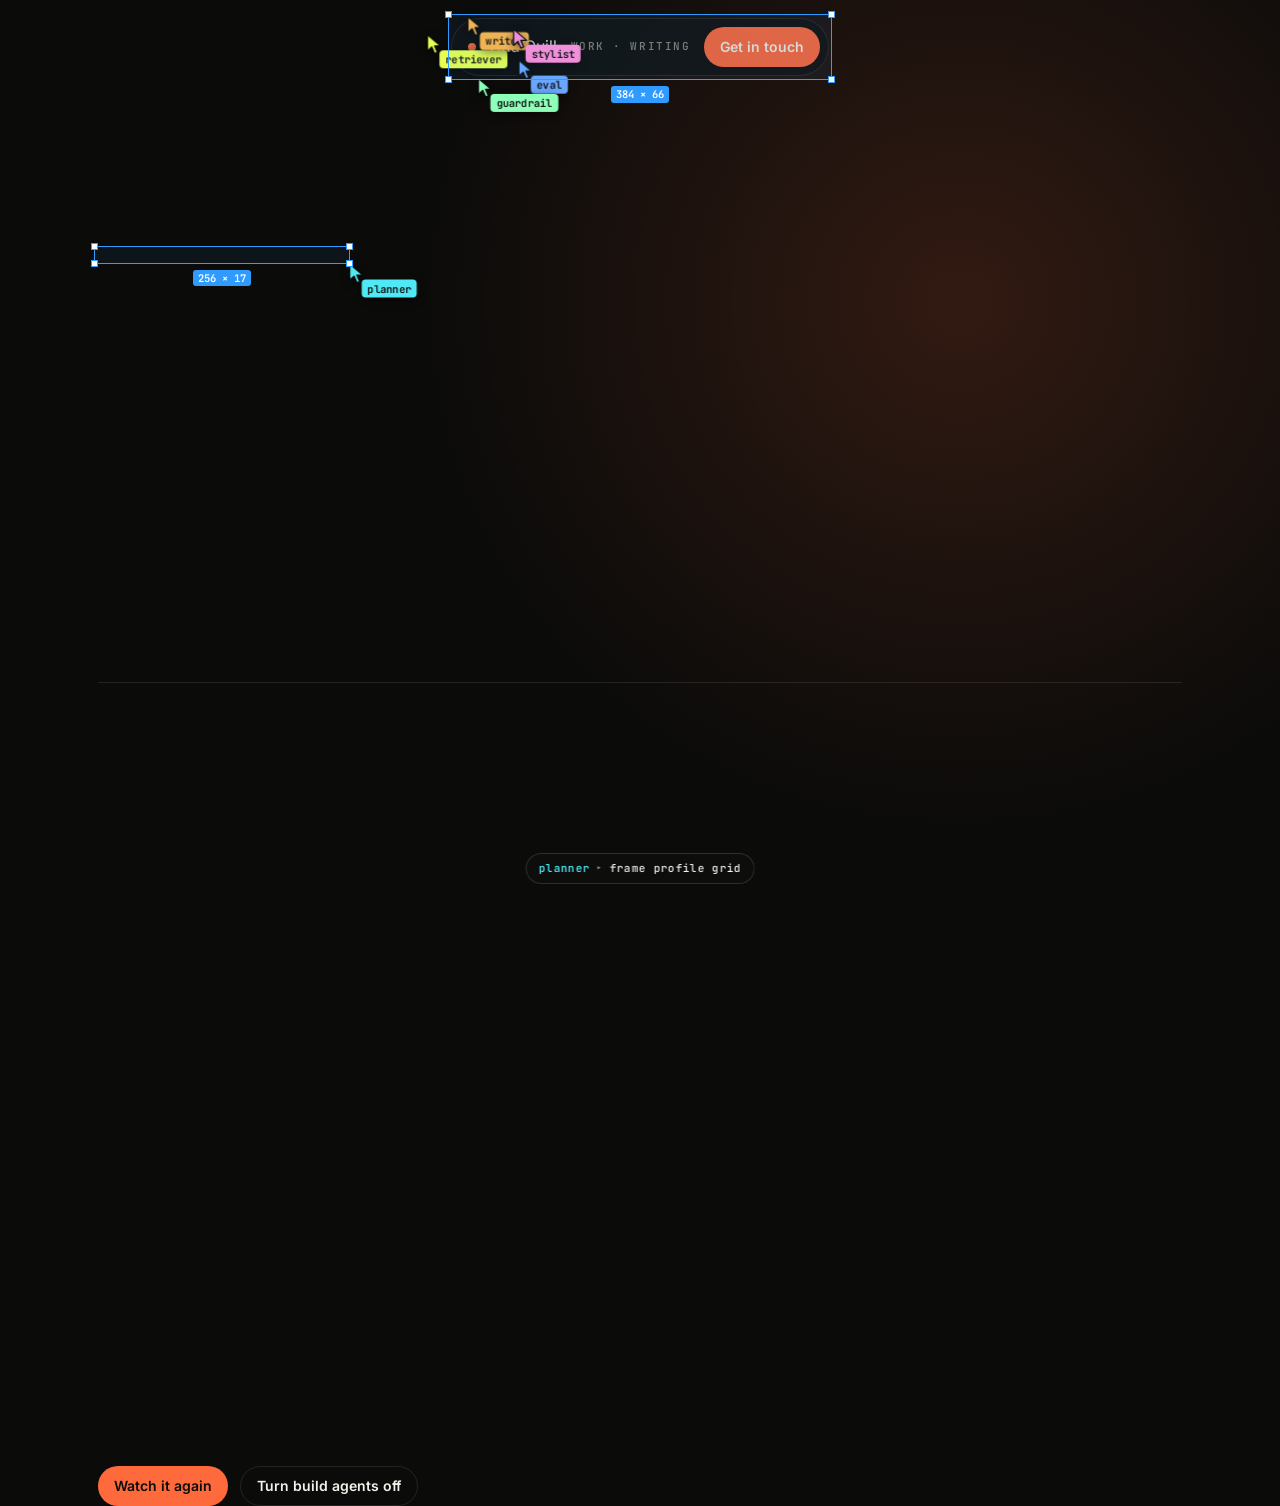
==== skills/swarm-build/examples/index.html @ d650f5b9 "swarm-build v1.0.0: a page that builds itself while you watch Zero-dependency engine (skills/swarm-b" ====
<!DOCTYPE html>
<html lang="en">
<head>
<meta charset="utf-8">
<meta name="viewport" content="width=device-width, initial-scale=1">
<title>swarm-build · a page that builds itself</title>
<meta name="description" content="Demo of swarm-build: labelled agent cursors build the page in front of you.">
<!-- 1 · The head snippet: decides before first paint whether this visit builds. -->
<script>
(function () {
  try {
    var d = document.documentElement;
    if (matchMedia('(prefers-reduced-motion: reduce)').matches) return;
    if (localStorage.getItem('swarm-build-off') === '1') return;
    d.classList.add('swarm-js');
    setTimeout(function () { if (!window.__swarmBuild) d.classList.remove('swarm-js'); }, 6000);
  } catch (e) {}
})();
</script>
<link rel="preconnect" href="https://fonts.googleapis.com">
<link rel="preconnect" href="https://fonts.gstatic.com" crossorigin>
<link href="https://fonts.googleapis.com/css2?family=Instrument+Serif:ital@0;1&family=JetBrains+Mono:wght@400;600&family=Inter:wght@400;500;600&display=swap" rel="stylesheet">
<link rel="stylesheet" href="../assets/swarm-build.css">
<style>
  :root { --bg: #0b0b0a; --ink: #f3f1ea; --ink-2: #c9c6bb; --muted: #8a8779; --line: rgba(243,241,234,.1); --accent: #ff6a3d; color-scheme: dark; }
  * { box-sizing: border-box; }
  body { margin: 0; background: radial-gradient(60% 50% at 75% 20%, rgba(255,106,61,.16), transparent 70%), var(--bg); color: var(--ink); font: 16px/1.6 Inter, system-ui, sans-serif; -webkit-font-smoothing: antialiased; }
  .wrap { max-width: 1180px; margin: 0 auto; padding: 0 clamp(18px, 4vw, 48px); }
  .mono { font: 500 11px/1.4 "JetBrains Mono", ui-monospace, monospace; letter-spacing: .14em; text-transform: uppercase; color: var(--muted); }
  nav { position: sticky; top: 0; z-index: 10; display: flex; justify-content: center; padding: 18px; }
  .pill { display: flex; align-items: center; gap: 14px; padding: 8px 8px 8px 16px; border: 1px solid var(--line); border-radius: 999px; background: rgba(16,16,14,.7); backdrop-filter: blur(16px); }
  .dot { width: 8px; height: 8px; border-radius: 50%; background: var(--accent); }
  .pill a { color: var(--ink); text-decoration: none; }
  .btn { display: inline-flex; align-items: center; gap: 8px; min-height: 40px; padding: 0 16px; border: 0; border-radius: 999px; background: var(--accent); color: #0b0b0a; font: 600 14px/1 Inter, sans-serif; text-decoration: none; cursor: pointer; transition: transform .16s ease-out; }
  .btn:active { transform: scale(.97); }
  .btn--ghost { background: transparent; color: var(--ink); border: 1px solid var(--line); }
  header.hero { min-height: calc(100svh - 76px); display: grid; align-content: end; gap: 24px; padding-bottom: 64px; }
  .meta { display: grid; grid-template-columns: repeat(3, minmax(0, 1fr)); border-block: 1px solid var(--line); }
  .meta div { padding: 14px 16px 14px 0; display: grid; gap: 4px; }
  .meta div + div { padding-left: 16px; border-left: 1px solid var(--line); }
  .meta b { font: 500 12px/1.4 "JetBrains Mono", monospace; letter-spacing: .08em; text-transform: uppercase; }
  h1 { margin: 0; font: 400 clamp(46px, 9vw, 150px)/.92 "Instrument Serif", serif; letter-spacing: -.02em; }
  h1 em, h2 em { font-style: italic; color: var(--accent); }
  .foot { display: grid; grid-template-columns: 7fr 5fr; gap: 32px; padding-top: 16px; border-top: 1px solid var(--line); }
  .foot p { margin: 0; color: var(--ink-2); max-width: 620px; }
  .stats { display: flex; gap: 40px; margin-top: 20px; }
  .stats strong { display: block; font: 400 clamp(48px, 6vw, 88px)/.9 "Instrument Serif", serif; }
  .credit { display: flex; align-items: center; gap: 10px; }
  .credit::before { content: ""; width: 6px; height: 6px; border-radius: 50%; background: #8dffb9; box-shadow: 0 0 10px #8dffb9; }
  section { padding: 18vh 0 6vh; }
  h2 { margin: 12px 0 28px; font: 400 clamp(38px, 6vw, 88px)/.95 "Instrument Serif", serif; letter-spacing: -.02em; }
  .cards { display: grid; grid-template-columns: repeat(3, minmax(0, 1fr)); gap: 16px; }
  .card { padding: 22px; border: 1px solid var(--line); border-radius: 14px; background: rgba(255,255,255,.02); }
  .card h3 { margin: 0 0 8px; font: 400 26px/1.1 "Instrument Serif", serif; }
  .card p { margin: 0; color: var(--ink-2); font-size: 15px; }
  footer { padding: 10vh 0 14vh; display: flex; gap: 12px; flex-wrap: wrap; }
  @media (max-width: 760px) { .meta { grid-template-columns: 1fr; } .meta div + div { padding-left: 0; border-left: 0; border-top: 1px solid var(--line); } .foot, .cards { grid-template-columns: 1fr; } .pill .mono { display: none; } }
</style>
</head>
<body>
<!-- 2 · Markup: data-swarm regions, data-swarm-step on what the crew builds. -->
<nav><div class="pill" data-swarm-step="frame" data-swarm-label="nav">
  <span class="dot" data-swarm-origin></span><a href="#top">Ada Quill</a><span class="mono">Work · Writing</span><a class="btn" href="#contact">Get in touch</a>
</div></nav>

<main id="top">
  <header class="hero wrap" data-swarm>
    <div class="meta" data-swarm-step="frame" data-swarm-label="profile grid">
      <div><span class="mono">// Based in</span><b data-swarm-step="fetch">Lisbon · 38.72°N</b></div>
      <div><span class="mono">// Status</span><b data-swarm-step="fetch">Shipping agents</b></div>
      <div><span class="mono">// Focus</span><b data-swarm-step="fetch">AI safety + design</b></div>
    </div>
    <h1 data-swarm-step="type" data-swarm-attack="without>with">Building <em>agents</em><br>people can trust,<br>without the drama.</h1>
    <div class="foot">
      <p data-swarm-step="frame stream" data-swarm-label="bio">I'm Ada, a fictional engineer who ships AI products and then tries to break them on purpose. Everything on this page was built by a crew of agents while you watched: boxes framed, words typed, numbers checked, and one attack blocked.</p>
      <div>
        <a class="btn" href="#contact" data-swarm-step="frame" data-swarm-label="cta">Get in touch →</a>
        <div class="stats">
          <div data-swarm-step="count" data-swarm-label="stats"><strong>12</strong><span class="mono">// Models red-teamed</span></div>
          <div data-swarm-step="count"><strong>4.8K</strong><span class="mono">// Readers</span></div>
        </div>
      </div>
    </div>
    <p class="credit mono" data-swarm-credit hidden>Built by {agents} agents while you watched · one tried to break it</p>
  </header>

  <section class="wrap" data-swarm>
    <span class="mono" data-swarm-step="fetch">001 / Work</span>
    <h2 data-swarm-step="type">Systems shipped,<br>stress <em>tested</em>.</h2>
    <div class="cards">
      <article class="card" data-swarm-step="frame"><h3>Eval harness</h3><p>Regression suite that replays 4,000 adversarial prompts on every model bump.</p></article>
      <article class="card" data-swarm-step="frame"><h3>Agent router</h3><p>Picks the cheapest model that still passes the task's checks.</p></article>
      <article class="card" data-swarm-step="frame"><h3>Guardrail kit</h3><p>Input and output filters with a red-team corpus to prove they work.</p></article>
    </div>
  </section>

  <section class="wrap" data-swarm>
    <span class="mono" data-swarm-step="fetch">002 / Writing</span>
    <h2 data-swarm-step="type">Notes from the <em>red team</em>.</h2>
    <p data-swarm-step="stream" style="max-width:680px;color:var(--ink-2)">Short essays on breaking models responsibly: what failed, why it failed, and the boring fix that held up in production.</p>
  </section>

  <footer class="wrap" id="contact">
    <button class="btn" type="button" id="replay">Watch it again</button>
    <button class="btn btn--ghost" type="button" id="toggle"></button>
  </footer>
</main>

<!-- 3 · Start it. -->
<script type="module">
  import { swarmBuild } from '../assets/swarm-build.js';
  const swarm = swarmBuild({ once: 'always' }).start();
  const toggle = document.getElementById('toggle');
  const paint = () => { toggle.textContent = swarm.enabled() ? 'Turn build agents off' : 'Turn build agents on'; };
  paint();
  toggle.addEventListener('click', () => { swarm.setEnabled(!swarm.enabled()); paint(); });
  document.getElementById('replay').addEventListener('click', () => swarm.replay());
</script>
</body>
</html>
---- skills/swarm-build/assets/swarm-build.css ----
/* swarm-build.css · v1.0.0 · MIT · pairs with swarm-build.js */

/* Theme hooks: override on :root (or any ancestor) to match your site. */
:root {
  --sb-select: #2f9bff;                 /* selection boxes, W × H badges, text highlight */
  --sb-ok: #8dffb9;                     /* guardrail outline and rolled-back text */
  --sb-glass: rgba(16, 16, 14, .74);    /* trace pill background */
  --sb-glass-ink: #f3f1ea;              /* trace pill text */
  --sb-glass-line: rgba(255, 255, 255, .14);
  --sb-mono: ui-monospace, "JetBrains Mono", SFMono-Regular, Menlo, Consolas, monospace;
  --sb-ease-out: cubic-bezier(.16, 1, .3, 1);
}

/* 1 · Unbuilt state. Only applies while <html> has .swarm-js (added by the head snippet),
      so with no JavaScript, reduced motion or the effect switched off, nothing is ever hidden. */
.swarm-js [data-swarm-step~="frame"]:not(.sb-built),
.swarm-js [data-swarm-step~="reveal"]:not(.sb-built),
.swarm-js [data-swarm-step~="count"]:not(.sb-built) { opacity: 0; }
.swarm-js [data-swarm-step~="fetch"]:not(.sb-built),
.swarm-js [data-swarm-step~="type"]:not(.sb-split):not(.sb-built),
.swarm-js [data-swarm-step~="stream"]:not(.sb-split):not(.sb-built) { visibility: hidden; }
[data-swarm-credit][hidden] { display: none !important; }
.sb-ch { visibility: hidden; }
.sb-ch.on { visibility: visible; }
.sb-ch.del { display: none; }
.sb-ch.flash { color: var(--sb-ok); -webkit-text-fill-color: var(--sb-ok); }
.sb-ch.sb-ins { color: #ff3b3b; -webkit-text-fill-color: #ff3b3b; }
.sb-wd { opacity: 0; transition: opacity .22s ease-out; }
.sb-wd.on { opacity: 1; }
/* accents are typed plain, then the stylist applies your real style */
.sb-plain.sb-plain { font-style: normal; color: inherit; -webkit-text-fill-color: inherit; }

/* 2 · The crew */
.sb-rel { position: relative; }
.sb-layer { position: absolute; left: 0; top: 0; width: 0; height: 0; z-index: 2147483000; pointer-events: none; overflow: visible; }
.sb-ag { position: absolute; left: 0; top: 0; will-change: transform; }
.sb-ag__in { position: relative; animation: sb-bob 2.6s ease-in-out infinite alternate; }
@keyframes sb-bob { from { transform: translate(0, 0); } to { transform: translate(2px, -3px); } }
.sb-g { display: none; position: absolute; overflow: visible; max-width: none; max-height: none; filter: drop-shadow(0 2px 5px rgba(0, 0, 0, .55)); }
.sb-ag[data-g="arrow"] .sb-g--arrow, .sb-ag[data-g="ibeam"] .sb-g--ibeam, .sb-ag[data-g="cross"] .sb-g--cross { display: block; }
.sb-g--arrow { left: -2px; top: -1.5px; } .sb-g--ibeam { left: -6px; top: -12px; } .sb-g--cross { left: -11px; top: -11px; }
.sb-ag__tag, .sb-you span {
  position: absolute; left: 12px; top: 16px; padding: 2px 6px; border-radius: 4px; background: var(--c, #fff); color: #0b0b0a;
  font: 600 10.5px/1.35 var(--sb-mono); letter-spacing: .02em; text-transform: none; white-space: nowrap; box-shadow: 0 2px 10px rgba(0, 0, 0, .45);
}
.sb-caret { position: absolute; left: 0; top: 0; width: 2px; display: none; border-radius: 1px; }
.sb-seed { position: absolute; width: 10px; height: 10px; margin: -5px 0 0 -5px; border-radius: 50%; background: var(--sb-select); box-shadow: 0 0 18px var(--sb-select); }

/* 3 · Tools */
.sb-sel { position: absolute; border: 1px solid var(--sb-select); background: color-mix(in srgb, var(--sb-select) 7%, transparent); }
.sb-sel i { position: absolute; width: 7px; height: 7px; background: #fff; border: 1px solid var(--sb-select); }
.sb-sel i:nth-child(1) { left: -4px; top: -4px; } .sb-sel i:nth-child(2) { right: -4px; top: -4px; }
.sb-sel i:nth-child(3) { left: -4px; bottom: -4px; } .sb-sel i:nth-child(4) { right: -4px; bottom: -4px; }
.sb-sel__wh { position: absolute; left: 50%; top: 100%; transform: translate(-50%, 7px); padding: 3px 5px; border-radius: 3px; background: var(--sb-select); color: #fff; font: 600 10.5px/1 var(--sb-mono); white-space: nowrap; }
.sb-hl { position: absolute; background: color-mix(in srgb, var(--sb-select) 34%, transparent); border-radius: 2px; }
.sb-guard { position: absolute; border: 1.5px solid var(--sb-ok); border-radius: 6px; box-shadow: 0 0 0 4px color-mix(in srgb, var(--sb-ok) 14%, transparent), 0 0 24px color-mix(in srgb, var(--sb-ok) 25%, transparent); }
.sb-chip { position: absolute; padding: 4px 7px; border-radius: 4px; color: #0b0b0a; font: 600 10.5px/1 var(--sb-mono); letter-spacing: .06em; white-space: nowrap; box-shadow: 0 6px 18px -6px rgba(0, 0, 0, .6); }

/* 4 · Trace pill and the visitor's own "you" tag */
.sb-trace {
  position: fixed; left: 50%; bottom: max(16px, env(safe-area-inset-bottom)); z-index: 2147483001; max-width: calc(100vw - 32px);
  padding: 7px 12px; border-radius: 9999px; border: 1px solid var(--sb-glass-line); background: var(--sb-glass);
  -webkit-backdrop-filter: blur(16px); backdrop-filter: blur(16px); color: var(--sb-glass-ink);
  font: 500 11px/1.4 var(--sb-mono); letter-spacing: .03em; white-space: nowrap; overflow: hidden; text-overflow: ellipsis;
  transform: translateX(-50%); pointer-events: none; opacity: 0; transition: opacity .3s ease-out;
}
.sb-trace.is-in { opacity: 1; animation: sb-ln .28s var(--sb-ease-out); }
.sb-trace.is-out { opacity: 0; }
.sb-trace b { color: var(--c); font-weight: 600; }
.sb-trace__sep { opacity: .55; margin: 0 .55em; }
@keyframes sb-ln { from { opacity: 0; transform: translate(-50%, 6px); } }
.sb-you { position: fixed; left: 0; top: 0; z-index: 2147483001; pointer-events: none; opacity: 0; transition: opacity .25s ease-out; }
.sb-you.is-on.has-pos { opacity: 1; }
.sb-you span { --c: #f3f1ea; }

@media (prefers-reduced-motion: reduce) { .sb-layer, .sb-trace, .sb-you { display: none; } }
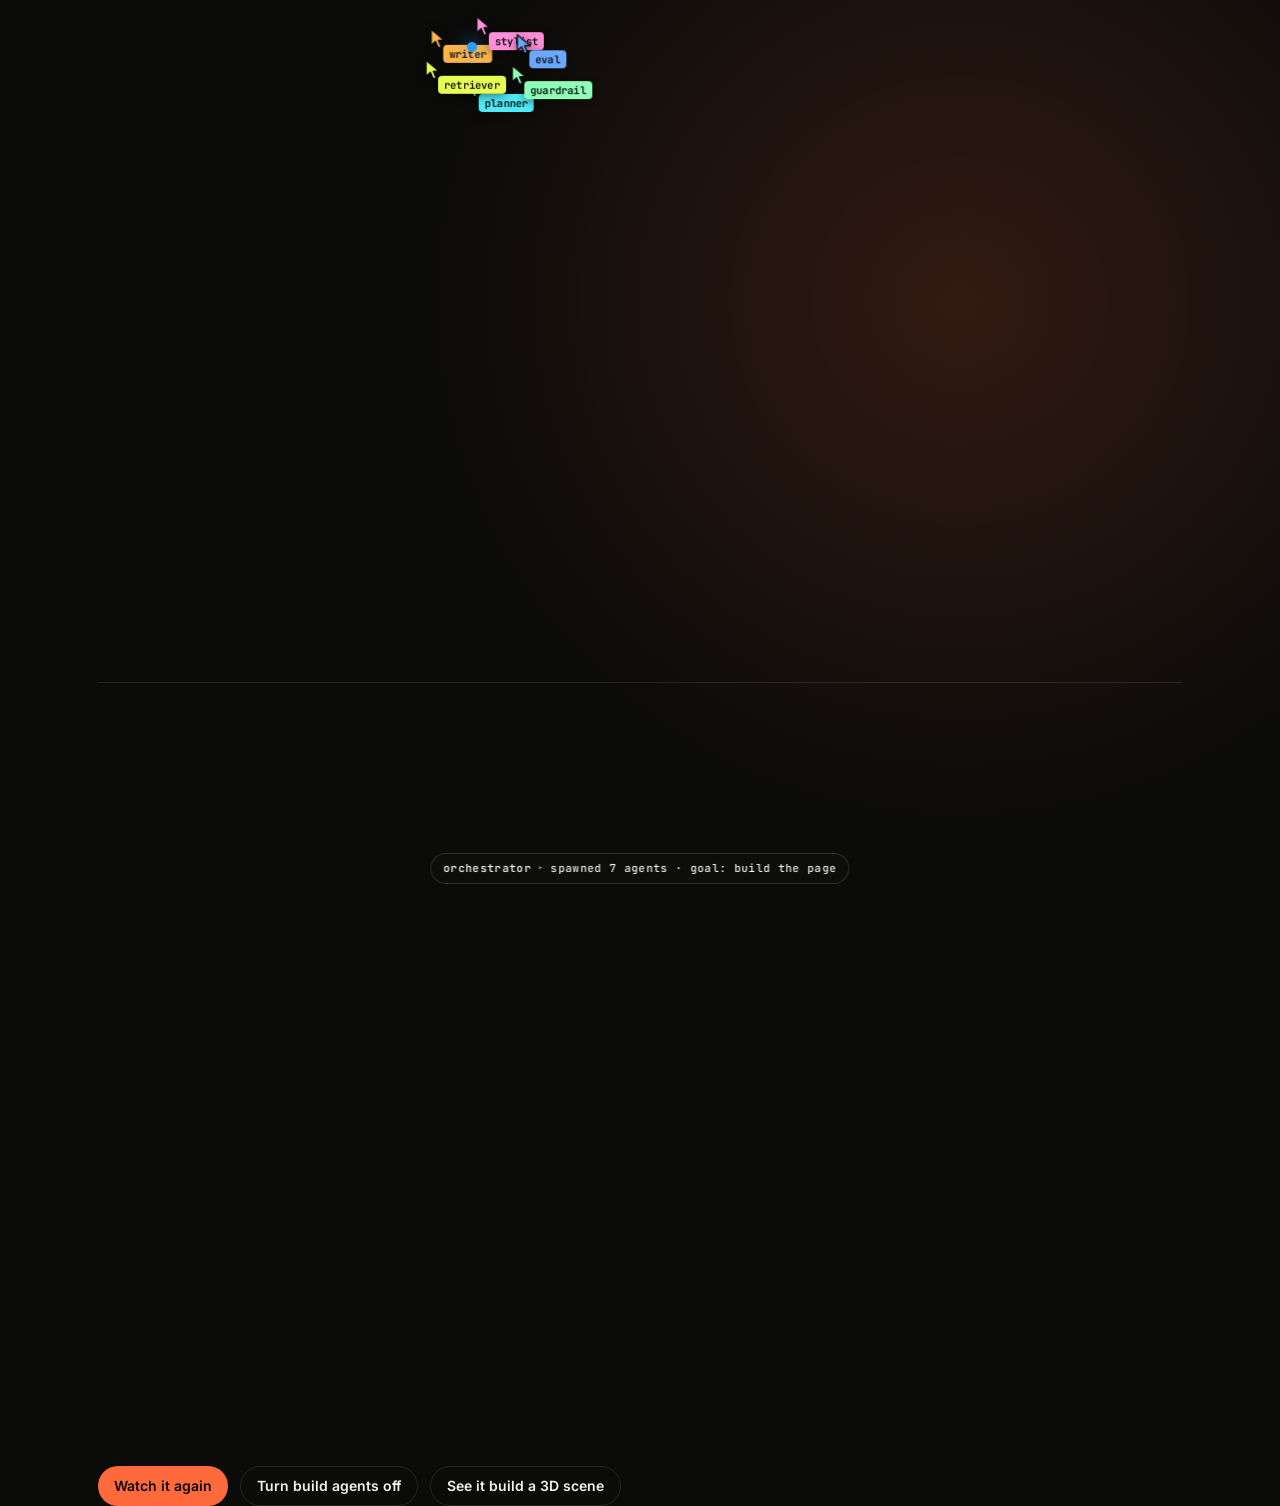
==== commit 850f76c8: "v1.1.0: 3D scenes swarm-build now works on 3D sites. A new `scene` step, done by a new renderer agen" ====
--- a/skills/swarm-build/examples/index.html
+++ b/skills/swarm-build/examples/index.html
@@ -103,6 +103,7 @@
   <footer class="wrap" id="contact">
     <button class="btn" type="button" id="replay">Watch it again</button>
     <button class="btn btn--ghost" type="button" id="toggle"></button>
+    <a class="btn btn--ghost" href="3d.html">See it build a 3D scene</a>
   </footer>
 </main>
 
--- a/skills/swarm-build/assets/swarm-build.css
+++ b/skills/swarm-build/assets/swarm-build.css
@@ -1,4 +1,4 @@
-/* swarm-build.css · v1.0.0 · MIT · pairs with swarm-build.js */
+/* swarm-build.css · v1.1.0 · MIT · pairs with swarm-build.js */
 
 /* Theme hooks: override on :root (or any ancestor) to match your site. */
 :root {
@@ -15,7 +15,8 @@
       so with no JavaScript, reduced motion or the effect switched off, nothing is ever hidden. */
 .swarm-js [data-swarm-step~="frame"]:not(.sb-built),
 .swarm-js [data-swarm-step~="reveal"]:not(.sb-built),
-.swarm-js [data-swarm-step~="count"]:not(.sb-built) { opacity: 0; }
+.swarm-js [data-swarm-step~="count"]:not(.sb-built),
+.swarm-js [data-swarm-step~="scene"]:not(.sb-built) { opacity: 0; }
 .swarm-js [data-swarm-step~="fetch"]:not(.sb-built),
 .swarm-js [data-swarm-step~="type"]:not(.sb-split):not(.sb-built),
 .swarm-js [data-swarm-step~="stream"]:not(.sb-split):not(.sb-built) { visibility: hidden; }
@@ -31,6 +32,7 @@
 .sb-plain.sb-plain { font-style: normal; color: inherit; -webkit-text-fill-color: inherit; }
 
 /* 2 · The crew */
+html.sb-building, html.sb-building body { overflow-x: clip; }   /* cursors flying in from the right never widen the page */
 .sb-rel { position: relative; }
 .sb-layer { position: absolute; left: 0; top: 0; width: 0; height: 0; z-index: 2147483000; pointer-events: none; overflow: visible; }
 .sb-ag { position: absolute; left: 0; top: 0; will-change: transform; }
@@ -56,6 +58,22 @@
 .sb-guard { position: absolute; border: 1.5px solid var(--sb-ok); border-radius: 6px; box-shadow: 0 0 0 4px color-mix(in srgb, var(--sb-ok) 14%, transparent), 0 0 24px color-mix(in srgb, var(--sb-ok) 25%, transparent); }
 .sb-chip { position: absolute; padding: 4px 7px; border-radius: 4px; color: #0b0b0a; font: 600 10.5px/1 var(--sb-mono); letter-spacing: .06em; white-space: nowrap; box-shadow: 0 6px 18px -6px rgba(0, 0, 0, .6); }
 
+/* 3D scenes: a wireframe grid over the part not yet rendered, the scan line, and the phase readout */
+.sb-scene { position: absolute; overflow: hidden; }
+.sb-scene__grid {
+  position: absolute; inset: 0; background-color: color-mix(in srgb, var(--c) 5%, transparent);
+  background-image: linear-gradient(color-mix(in srgb, var(--c) 24%, transparent) 1px, transparent 1px),
+                    linear-gradient(90deg, color-mix(in srgb, var(--c) 24%, transparent) 1px, transparent 1px);
+  background-size: 28px 28px; background-position: -1px -1px;
+}
+.sb-scene__scan { position: absolute; left: 0; right: 0; top: -1px; height: 2px; background: var(--c); box-shadow: 0 0 14px 2px color-mix(in srgb, var(--c) 70%, transparent); }
+.sb-scene__hud { position: absolute; left: 10px; top: 10px; padding: 4px 7px; border-radius: 4px; background: var(--c); color: #0b0b0a; font: 600 10.5px/1 var(--sb-mono); letter-spacing: .04em; white-space: nowrap; }
+.sb-scene.is-loading .sb-scene__scan { animation: sb-load 1.1s ease-in-out infinite alternate; }
+@keyframes sb-load { from { transform: translateY(0); opacity: .35; } to { transform: translateY(46px); opacity: 1; } }
+/* a point inside the scene the renderer is inspecting; it follows the object as it moves */
+.sb-pin { position: absolute; width: 22px; height: 22px; margin: -11px 0 0 -11px; border: 1.5px solid var(--c); border-radius: 50%; box-shadow: 0 0 0 4px color-mix(in srgb, var(--c) 18%, transparent), 0 0 18px color-mix(in srgb, var(--c) 45%, transparent); }
+.sb-pin span { position: absolute; left: 28px; top: -24px; padding: 3px 6px; border-radius: 4px; background: var(--c); color: #0b0b0a; font: 600 10.5px/1 var(--sb-mono); white-space: nowrap; box-shadow: 0 6px 18px -6px rgba(0, 0, 0, .6); }
+
 /* 4 · Trace pill and the visitor's own "you" tag */
 .sb-trace {
   position: fixed; left: 50%; bottom: max(16px, env(safe-area-inset-bottom)); z-index: 2147483001; max-width: calc(100vw - 32px);
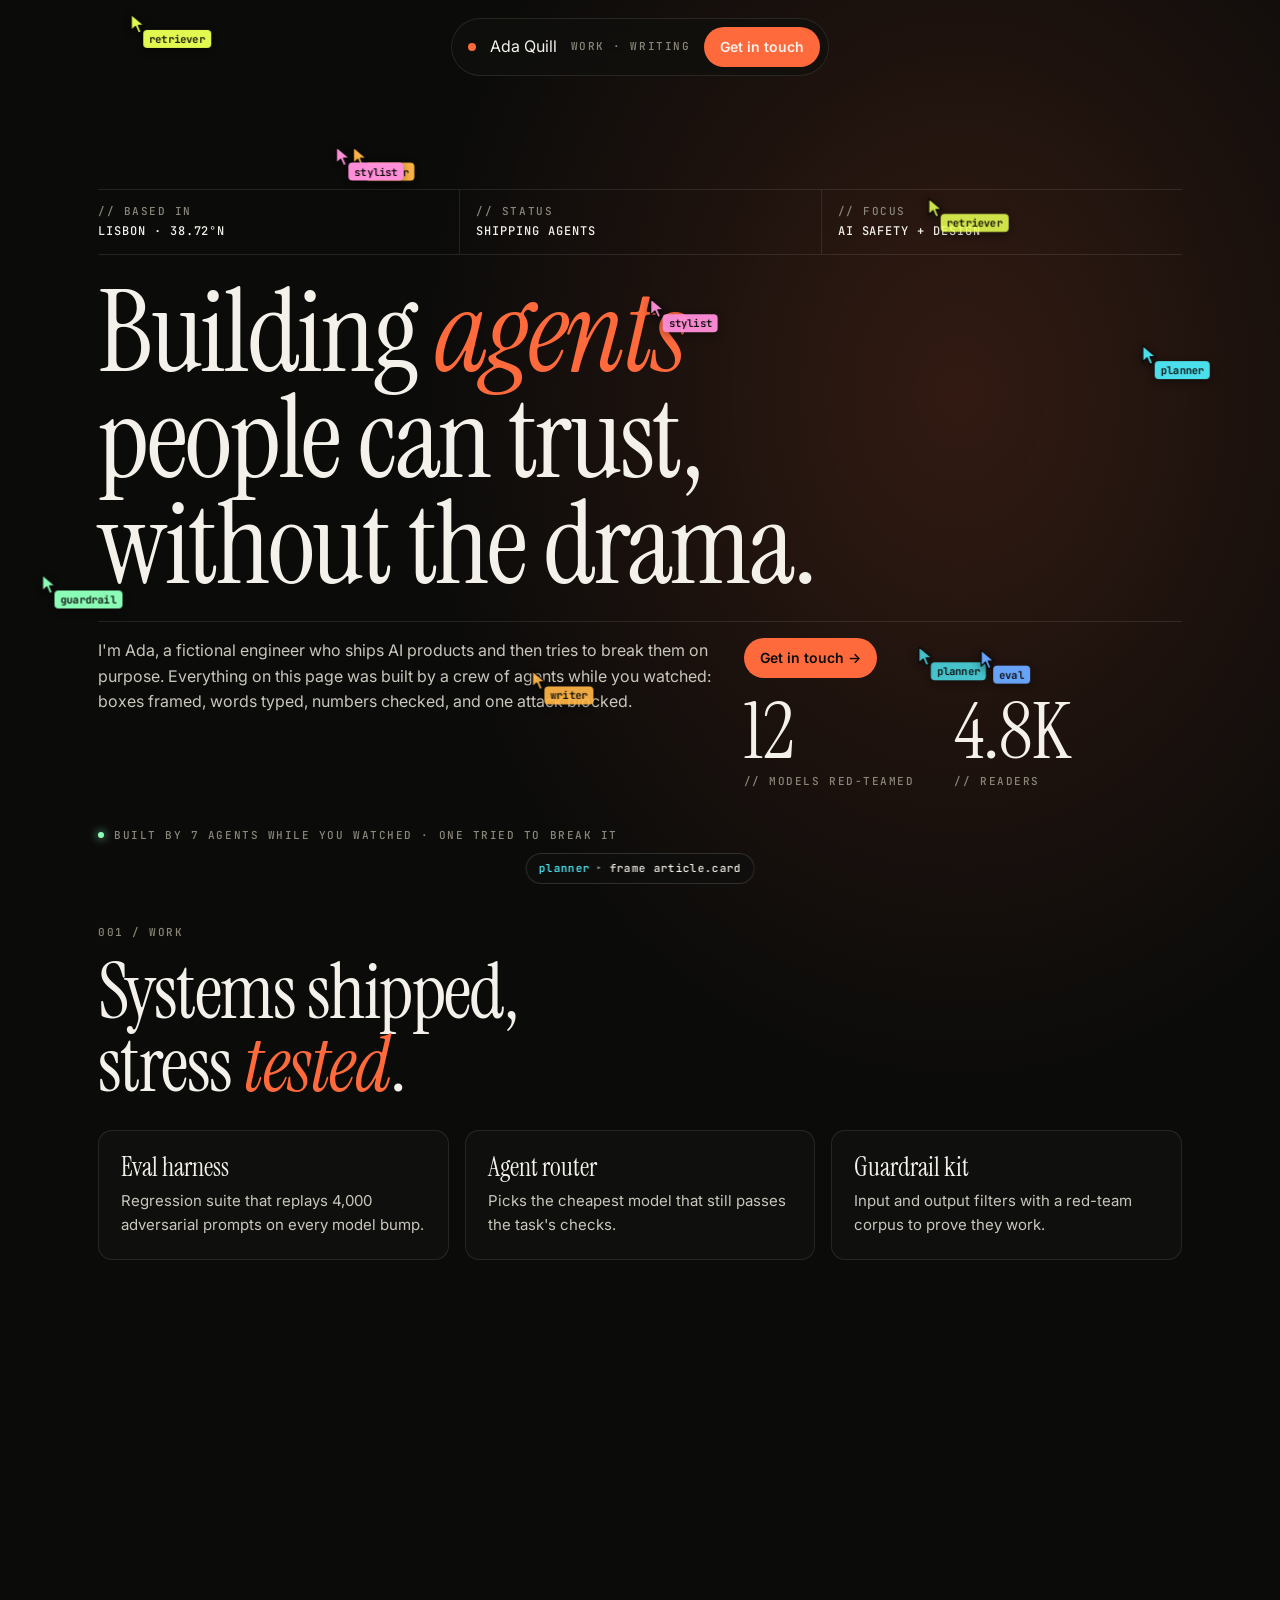
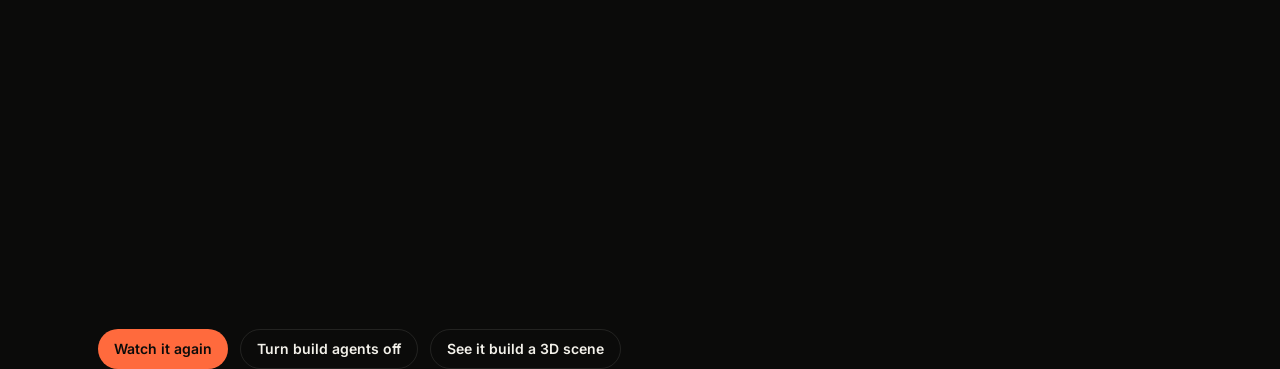
==== commit ab77869c: "v1.3.0: check and grow steps, Babylon projector, a build never freezes Added - check: the eval agent" ====
--- a/skills/swarm-build/examples/index.html
+++ b/skills/swarm-build/examples/index.html
@@ -11,6 +11,7 @@
   try {
     var d = document.documentElement;
     if (matchMedia('(prefers-reduced-motion: reduce)').matches) return;
+    if (navigator.connection && navigator.connection.saveData) return;
     if (localStorage.getItem('swarm-build-off') === '1') return;
     d.classList.add('swarm-js');
     setTimeout(function () { if (!window.__swarmBuild) d.classList.remove('swarm-js'); }, 6000);
@@ -54,7 +55,16 @@
   .card h3 { margin: 0 0 8px; font: 400 26px/1.1 "Instrument Serif", serif; }
   .card p { margin: 0; color: var(--ink-2); font-size: 15px; }
   footer { padding: 10vh 0 14vh; display: flex; gap: 12px; flex-wrap: wrap; }
-  @media (max-width: 760px) { .meta { grid-template-columns: 1fr; } .meta div + div { padding-left: 0; border-left: 0; border-top: 1px solid var(--line); } .foot, .cards { grid-template-columns: 1fr; } .pill .mono { display: none; } }
+  .process { display: grid; grid-template-columns: 5fr 7fr; gap: 48px; align-items: start; }
+  .checks { margin: 0; padding: 0 0 0 30px; list-style: none; }
+  .checks li { position: relative; padding: 12px 0; border-bottom: 1px solid var(--line); color: var(--ink-2); }
+  .checks li::before { content: "✓"; position: absolute; left: -26px; color: var(--accent); font-weight: 600; }
+  .chart { margin: 0; padding: 22px; border: 1px solid var(--line); border-radius: 14px; background: rgba(255,255,255,.02); }
+  .bars { display: flex; align-items: flex-end; gap: 14px; height: 220px; margin-top: 18px; border-bottom: 1px solid var(--line); }
+  .bar { position: relative; flex: 1; height: calc(var(--v) * 100%); border-radius: 8px 8px 2px 2px; background: linear-gradient(var(--accent), rgba(255,106,61,.3)); }
+  .bar span { position: absolute; inset: 10px 0 auto; text-align: center; font: 600 12px/1 "JetBrains Mono", monospace; color: #0b0b0a; }
+  .axis { display: flex; gap: 14px; margin-top: 10px; } .axis span { flex: 1; text-align: center; }
+  @media (max-width: 760px) { .meta { grid-template-columns: 1fr; } .meta div + div { padding-left: 0; border-left: 0; border-top: 1px solid var(--line); } .foot, .cards, .process { grid-template-columns: 1fr; } .pill .mono { display: none; } }
 </style>
 </head>
 <body>
@@ -100,6 +110,31 @@
     <p data-swarm-step="stream" style="max-width:680px;color:var(--ink-2)">Short essays on breaking models responsibly: what failed, why it failed, and the boring fix that held up in production.</p>
   </section>
 
+  <section class="wrap" data-swarm>
+    <span class="mono" data-swarm-step="fetch">003 / Process</span>
+    <h2 data-swarm-step="type">Nothing ships until it <em>passes</em>.</h2>
+    <div class="process">
+      <ul class="checks" data-swarm-step="check" data-swarm-label="launch checklist">
+        <li>4,000-prompt injection corpus</li>
+        <li>Jailbreak regression suite</li>
+        <li>PII leak scan on every output</li>
+        <li>Cost per task under budget</li>
+        <li>p95 latency under 800 ms</li>
+        <li>Human sign-off on the diff</li>
+      </ul>
+      <figure class="chart" data-swarm-step="frame grow" data-swarm-label="eval pass rate">
+        <figcaption class="mono">// Eval pass rate by quarter</figcaption>
+        <div class="bars">
+          <div class="bar" data-swarm-bar style="--v:.71"><span>71%</span></div>
+          <div class="bar" data-swarm-bar style="--v:.84"><span>84%</span></div>
+          <div class="bar" data-swarm-bar style="--v:.93"><span>93%</span></div>
+          <div class="bar" data-swarm-bar style="--v:.98"><span>98%</span></div>
+        </div>
+        <div class="axis mono"><span>Q1</span><span>Q2</span><span>Q3</span><span>Q4</span></div>
+      </figure>
+    </div>
+  </section>
+
   <footer class="wrap" id="contact">
     <button class="btn" type="button" id="replay">Watch it again</button>
     <button class="btn btn--ghost" type="button" id="toggle"></button>
--- a/skills/swarm-build/assets/swarm-build.css
+++ b/skills/swarm-build/assets/swarm-build.css
@@ -16,6 +16,8 @@
 .swarm-js [data-swarm-step~="frame"]:not(.sb-built),
 .swarm-js [data-swarm-step~="reveal"]:not(.sb-built),
 .swarm-js [data-swarm-step~="count"]:not(.sb-built),
+.swarm-js [data-swarm-step~="grow"]:not(.sb-built),
+.swarm-js [data-swarm-step~="check"]:not(.sb-built),
 .swarm-js [data-swarm-step~="scene"]:not(.sb-built) { opacity: 0; }
 .swarm-js [data-swarm-step~="fetch"]:not(.sb-built),
 .swarm-js [data-swarm-step~="type"]:not(.sb-split):not(.sb-built),
@@ -39,12 +41,16 @@
 .sb-ag__in { position: relative; animation: sb-bob 2.6s ease-in-out infinite alternate; }
 @keyframes sb-bob { from { transform: translate(0, 0); } to { transform: translate(2px, -3px); } }
 .sb-g { display: none; position: absolute; overflow: visible; max-width: none; max-height: none; filter: drop-shadow(0 2px 5px rgba(0, 0, 0, .55)); }
-.sb-ag[data-g="arrow"] .sb-g--arrow, .sb-ag[data-g="ibeam"] .sb-g--ibeam, .sb-ag[data-g="cross"] .sb-g--cross { display: block; }
-.sb-g--arrow { left: -2px; top: -1.5px; } .sb-g--ibeam { left: -6px; top: -12px; } .sb-g--cross { left: -11px; top: -11px; }
+.sb-ag[data-g="arrow"] .sb-g--arrow, .sb-ag[data-g="ibeam"] .sb-g--ibeam, .sb-ag[data-g="cross"] .sb-g--cross, .sb-ag[data-g="pen"] .sb-g--pen,
+.sb-ag[data-g="ns"] .sb-g--ns, .sb-ag[data-g="ew"] .sb-g--ew { display: block; }
+.sb-g--arrow { left: -2px; top: -1.5px; } .sb-g--ibeam { left: -6px; top: -12px; } .sb-g--cross { left: -11px; top: -11px; } .sb-g--pen { left: -2px; top: -20px; } .sb-g--ns { left: -7px; top: -12px; } .sb-g--ew { left: -12px; top: -7px; }
 .sb-ag__tag, .sb-you span {
   position: absolute; left: 12px; top: 16px; padding: 2px 6px; border-radius: 4px; background: var(--c, #fff); color: #0b0b0a;
   font: 600 10.5px/1.35 var(--sb-mono); letter-spacing: .02em; text-transform: none; white-space: nowrap; box-shadow: 0 2px 10px rgba(0, 0, 0, .45);
+  transition: left .18s ease-out, top .18s ease-out;
 }
+.sb-ag__do { display: none; font: 500 9.5px/1.3 var(--sb-mono); letter-spacing: 0; opacity: .8; }
+.sb-ag.is-doing .sb-ag__do { display: block; }
 .sb-caret { position: absolute; left: 0; top: 0; width: 2px; display: none; border-radius: 1px; }
 .sb-seed { position: absolute; width: 10px; height: 10px; margin: -5px 0 0 -5px; border-radius: 50%; background: var(--sb-select); box-shadow: 0 0 18px var(--sb-select); }
 
@@ -56,6 +62,8 @@
 .sb-sel__wh { position: absolute; left: 50%; top: 100%; transform: translate(-50%, 7px); padding: 3px 5px; border-radius: 3px; background: var(--sb-select); color: #fff; font: 600 10.5px/1 var(--sb-mono); white-space: nowrap; }
 .sb-hl { position: absolute; background: color-mix(in srgb, var(--sb-select) 34%, transparent); border-radius: 2px; }
 .sb-guard { position: absolute; border: 1.5px solid var(--sb-ok); border-radius: 6px; box-shadow: 0 0 0 4px color-mix(in srgb, var(--sb-ok) 14%, transparent), 0 0 24px color-mix(in srgb, var(--sb-ok) 25%, transparent); }
+.sb-tick { position: absolute; width: 16px; height: 16px; margin: -8px 0 0 -8px; border-radius: 50%; background: var(--sb-tick, #6aa8ff); box-shadow: 0 2px 8px rgba(0, 0, 0, .35); }
+.sb-tick::after { content: ""; position: absolute; left: 5.5px; top: 3px; width: 3.5px; height: 7px; border: solid #0b0b0a; border-width: 0 2px 2px 0; transform: rotate(45deg); }
 .sb-chip { position: absolute; padding: 4px 7px; border-radius: 4px; color: #0b0b0a; font: 600 10.5px/1 var(--sb-mono); letter-spacing: .06em; white-space: nowrap; box-shadow: 0 6px 18px -6px rgba(0, 0, 0, .6); }
 
 /* 3D scenes: a wireframe grid over the part not yet rendered, the scan line, and the phase readout */
@@ -70,8 +78,11 @@
 .sb-scene__hud { position: absolute; left: 10px; top: 10px; padding: 4px 7px; border-radius: 4px; background: var(--c); color: #0b0b0a; font: 600 10.5px/1 var(--sb-mono); letter-spacing: .04em; white-space: nowrap; }
 .sb-scene.is-loading .sb-scene__scan { animation: sb-load 1.1s ease-in-out infinite alternate; }
 @keyframes sb-load { from { transform: translateY(0); opacity: .35; } to { transform: translateY(46px); opacity: 1; } }
-/* a point inside the scene the renderer is inspecting; it follows the object as it moves */
+/* data-swarm-sweep="none": the scene animates its own build; only the readout stays */
+.sb-scene--still .sb-scene__grid, .sb-scene--still .sb-scene__scan { display: none; }
+/* a point inside the scene an agent is working on; it follows the object as it moves */
 .sb-pin { position: absolute; width: 22px; height: 22px; margin: -11px 0 0 -11px; border: 1.5px solid var(--c); border-radius: 50%; box-shadow: 0 0 0 4px color-mix(in srgb, var(--c) 18%, transparent), 0 0 18px color-mix(in srgb, var(--c) 45%, transparent); }
+.sb-pin--bare { width: 16px; height: 16px; margin: -8px 0 0 -8px; }
 .sb-pin span { position: absolute; left: 28px; top: -24px; padding: 3px 6px; border-radius: 4px; background: var(--c); color: #0b0b0a; font: 600 10.5px/1 var(--sb-mono); white-space: nowrap; box-shadow: 0 6px 18px -6px rgba(0, 0, 0, .6); }
 
 /* 4 · Trace pill and the visitor's own "you" tag */
